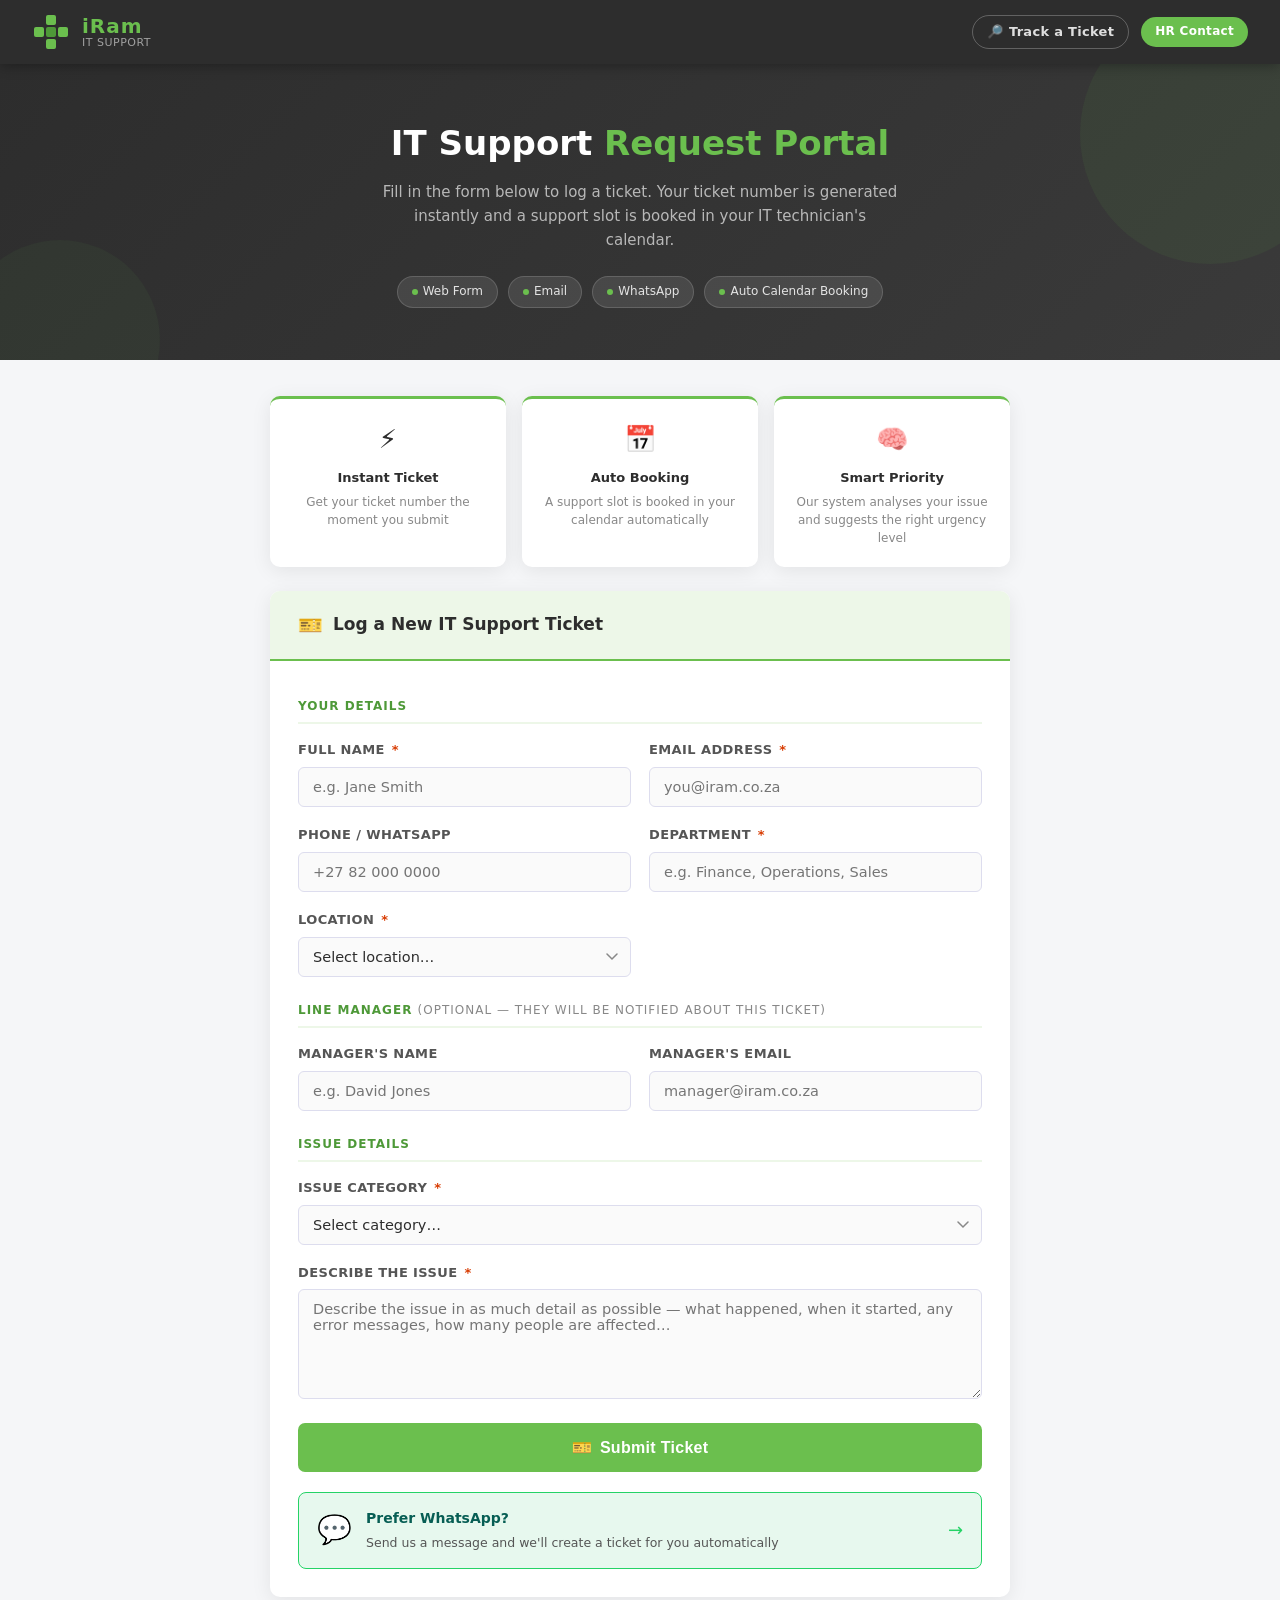
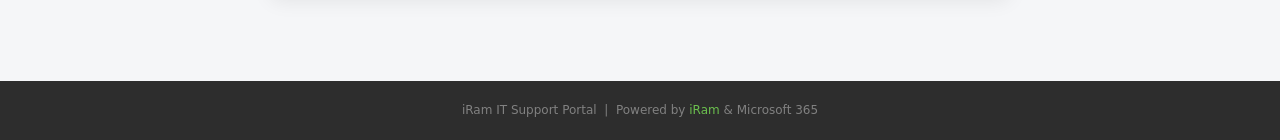
==== index.html @ 7617ec8e "Add public ticket tracking + role-based assignee - New public "Track My Ticket" page (track.html) + " ====
<!DOCTYPE html>
<html lang="en">
<head>
  <meta charset="UTF-8">
  <meta name="viewport" content="width=device-width, initial-scale=1.0">
  <title>iRam IT Support — Log a Ticket</title>
  <meta name="description" content="iRam IT Support Portal — log a support ticket online and get your ticket number instantly.">
  <link rel="stylesheet" href="assets/style.css">
  <link rel="icon" href="data:image/svg+xml,<svg xmlns='http://www.w3.org/2000/svg' viewBox='0 0 100 100'><text y='.9em' font-size='90'>🧩</text></svg>">
</head>
<body>

  <!-- ── HEADER ── -->
  <header class="site-header">
    <a href="/" class="logo">
      <svg class="logo-icon" viewBox="0 0 38 38" fill="none" xmlns="http://www.w3.org/2000/svg">
        <rect x="14" y="2"  width="10" height="10" rx="2" fill="#6BBF4E"/>
        <rect x="14" y="26" width="10" height="10" rx="2" fill="#6BBF4E"/>
        <rect x="2"  y="14" width="10" height="10" rx="2" fill="#6BBF4E"/>
        <rect x="26" y="14" width="10" height="10" rx="2" fill="#6BBF4E"/>
        <rect x="14" y="14" width="10" height="10" rx="2" fill="#4e9938"/>
      </svg>
      <span class="logo-text">
        <span class="brand">iRam</span>
        <span class="sub">IT Support</span>
      </span>
    </a>
    <div class="header-actions">
      <button type="button" id="btn-new-header" class="header-new-btn" style="display:none">
        <span>＋</span> Log New Ticket
      </button>
      <a href="track.html" class="header-ghost"><span>🔎</span> Track a Ticket</a>
      <a href="hr.html" class="header-badge" style="text-decoration:none">HR Contact</a>
    </div>
  </header>

  <!-- ── HERO ── -->
  <section class="hero">
    <h1>IT Support <span>Request Portal</span></h1>
    <p>Fill in the form below to log a ticket. Your ticket number is generated instantly and a support slot is booked in your IT technician's calendar.</p>
    <div class="hero-channels">
      <span class="channel-pill"><span class="dot"></span> Web Form</span>
      <span class="channel-pill"><span class="dot"></span> Email</span>
      <span class="channel-pill"><span class="dot"></span> WhatsApp</span>
      <span class="channel-pill"><span class="dot"></span> Auto Calendar Booking</span>
    </div>
  </section>

  <!-- ── MAIN ── -->
  <main class="main-content">

    <div class="info-grid">
      <div class="info-card">
        <div class="ic-icon">⚡</div>
        <div class="ic-title">Instant Ticket</div>
        <div class="ic-body">Get your ticket number the moment you submit</div>
      </div>
      <div class="info-card">
        <div class="ic-icon">📅</div>
        <div class="ic-title">Auto Booking</div>
        <div class="ic-body">A support slot is booked in your calendar automatically</div>
      </div>
      <div class="info-card">
        <div class="ic-icon">🧠</div>
        <div class="ic-title">Smart Priority</div>
        <div class="ic-body">Our system analyses your issue and suggests the right urgency level</div>
      </div>
    </div>

    <div class="card">
      <div class="card-header">
        <span class="icon">🎫</span>
        <h2>Log a New IT Support Ticket</h2>
      </div>
      <div class="card-body">

        <!-- FORM STATE -->
        <div id="form-state">
          <form id="ticket-form" novalidate>

            <!-- ── SECTION: Your Details ── -->
            <div class="form-section-label">Your Details</div>
            <div class="form-grid">

              <div class="form-group">
                <label for="name">Full Name <span class="req">*</span></label>
                <input type="text" id="name" placeholder="e.g. Jane Smith" autocomplete="name">
                <span class="error-msg">Please enter your full name</span>
              </div>

              <div class="form-group">
                <label for="email">Email Address <span class="req">*</span></label>
                <input type="email" id="email" placeholder="you@iram.co.za" autocomplete="email">
                <span class="error-msg">Please enter a valid email address</span>
              </div>

              <div class="form-group">
                <label for="phone">Phone / WhatsApp</label>
                <input type="tel" id="phone" placeholder="+27 82 000 0000" autocomplete="tel">
              </div>

              <div class="form-group">
                <label for="department">Department <span class="req">*</span></label>
                <input type="text" id="department" placeholder="e.g. Finance, Operations, Sales">
                <span class="error-msg">Please enter your department</span>
              </div>

              <div class="form-group">
                <label for="location">Location <span class="req">*</span></label>
                <select id="location">
                  <option value="" disabled selected>Select location…</option>
                  <option value="Office">🏢 Office</option>
                  <option value="Head Office">🏛️ Head Office</option>
                  <option value="Remote">🏠 Remote / Work From Home</option>
                </select>
                <span class="error-msg">Please select your location</span>
              </div>

            </div>

            <!-- ── SECTION: Line Manager ── -->
            <div class="form-section-label" style="margin-top:24px">Line Manager <span style="font-weight:400;color:#888;font-size:12px">(optional — they will be notified about this ticket)</span></div>
            <div class="form-grid">

              <div class="form-group">
                <label for="manager-name">Manager's Name</label>
                <input type="text" id="manager-name" placeholder="e.g. David Jones">
              </div>

              <div class="form-group">
                <label for="manager-email">Manager's Email</label>
                <input type="email" id="manager-email" placeholder="manager@iram.co.za">
              </div>

            </div>

            <!-- ── SECTION: Issue Details ── -->
            <div class="form-section-label" style="margin-top:24px">Issue Details</div>
            <div class="form-grid">

              <div class="form-group full">
                <label for="category">Issue Category <span class="req">*</span></label>
                <select id="category">
                  <option value="" disabled selected>Select category…</option>
                  <optgroup label="Hardware">
                    <option value="Hardware - PC / Laptop / Desktop">🖥️ Hardware — PC / Laptop / Desktop</option>
                    <option value="Hardware - Phone / Mobile Device">📱 Hardware — Phone / Mobile Device</option>
                    <option value="Hardware - Printer / Scanner">🖨️ Hardware — Printer / Scanner</option>
                  </optgroup>
                  <optgroup label="Connectivity & Access">
                    <option value="Network / Internet / VPN">🌐 Network / Internet / VPN</option>
                    <option value="Access / Passwords / Permissions">🔐 Access / Passwords / Permissions</option>
                  </optgroup>
                  <optgroup label="Software & Communication">
                    <option value="Software / Application">💻 Software / Application</option>
                    <option value="Email / Outlook / Teams">📧 Email / Outlook / Teams</option>
                  </optgroup>
                  <option value="Other">❓ Other</option>
                </select>
                <span class="error-msg">Please select a category</span>
              </div>

              <div class="form-group full">
                <label for="description">Describe the Issue <span class="req">*</span></label>
                <textarea id="description" placeholder="Describe the issue in as much detail as possible — what happened, when it started, any error messages, how many people are affected…"></textarea>
                <span class="error-msg">Please describe the issue</span>
              </div>

            </div>

            <!-- Hidden field — set by smart priority engine -->
            <input type="hidden" id="priority" value="">

            <!-- ── Smart Priority Indicator ── -->
            <div id="priority-indicator" class="priority-indicator" style="display:none">
              <div class="pi-top">
                <span class="pi-emoji"></span>
                <div class="pi-info">
                  <div class="pi-label"></div>
                  <div class="pi-sla"></div>
                </div>
                <div class="pi-badge">System Suggested</div>
              </div>
              <div class="pi-triggers"></div>
              <div class="pi-note">IT staff may adjust this priority based on further assessment.</div>
            </div>

            <!-- Submit -->
            <button type="submit" class="btn-submit">
              <span>🎫</span> Submit Ticket
            </button>

          </form>

          <a href="#" id="wa-link" class="wa-strip" target="_blank" rel="noopener">
            <span class="wa-icon">💬</span>
            <span class="wa-text">
              <strong>Prefer WhatsApp?</strong>
              <span>Send us a message and we'll create a ticket for you automatically</span>
            </span>
            <span style="margin-left:auto;font-size:18px;color:#25d366;">→</span>
          </a>
        </div><!-- /form-state -->

        <!-- LOADING STATE -->
        <div id="loading-state" style="display:none">
          <div style="text-align:center;padding:60px 28px">
            <div class="spinner"></div>
            <p style="color:#888;font-size:15px;margin-top:16px">Creating your ticket and booking a support slot…</p>
          </div>
        </div>

        <!-- SUCCESS STATE -->
        <div id="success-state" style="display:none;text-align:center;padding:50px 28px">
          <div class="success-icon">✅</div>
          <h2 style="font-size:22px;margin-bottom:8px">Ticket Created!</h2>
          <p style="color:#888;font-size:14px;margin-bottom:24px;max-width:420px;margin-left:auto;margin-right:auto">
            Your request has been logged. Check your email for a confirmation and a calendar invite with your support appointment time.
          </p>

          <div class="ticket-badge">
            <div class="t-label">Your Ticket Number</div>
            <div class="t-number" id="s-ticket-id">IT-2024-00000</div>
            <div class="t-sub">Quote this number for all follow-up queries</div>
          </div>

          <div class="success-details">
            <div class="row"><span class="key">Name</span>      <span class="val" id="s-name">—</span></div>
            <div class="row"><span class="key">Email</span>     <span class="val" id="s-email">—</span></div>
            <div class="row"><span class="key">Category</span>  <span class="val" id="s-category">—</span></div>
            <div class="row"><span class="key">Location</span>  <span class="val" id="s-location">—</span></div>
            <div class="row"><span class="key">Priority</span>  <span class="val" id="s-priority">—</span></div>
            <div class="row"><span class="key">Submitted</span> <span class="val" id="s-submitted">—</span></div>
          </div>

          <button class="btn-new" id="btn-new">+ Log Another Ticket</button>
          <p style="margin-top:18px;font-size:13px;color:#888">
            Want to check on this later? <a id="track-this-link" href="track.html" style="color:#4e9938;font-weight:600">Track this ticket →</a>
          </p>
        </div>

      </div><!-- /card-body -->
    </div><!-- /card -->
  </main>

  <footer class="site-footer">
    <p>iRam IT Support Portal &nbsp;|&nbsp; Powered by <span>iRam</span> &amp; Microsoft 365</p>
  </footer>

  <script src="assets/config.js"></script>
  <script src="assets/script.js"></script>
</body>
</html>
---- assets/style.css ----
/* ──────────────────────────────────────────────
   iRam IT Support Portal — Stylesheet
   Brand: #6BBF4E (green), #2D2D2D (dark), white
   ────────────────────────────────────────────── */

:root {
  --green:        #6BBF4E;
  --green-dark:   #4e9938;
  --green-light:  #edf7e8;
  --dark:         #2D2D2D;
  --mid:          #555;
  --muted:        #888;
  --border:       #dde;
  --bg:           #f5f6f8;
  --white:        #ffffff;
  --danger:       #d83b01;
  --warning:      #986f0b;
  --shadow:       0 4px 20px rgba(0,0,0,0.08);
  --radius:       10px;
}

*, *::before, *::after { box-sizing: border-box; margin: 0; padding: 0; }

html { scroll-behavior: smooth; }

body {
  font-family: 'Segoe UI', system-ui, -apple-system, sans-serif;
  background: var(--bg);
  color: var(--dark);
  min-height: 100vh;
  font-size: 15px;
  line-height: 1.6;
}

/* ── HEADER ── */
.site-header {
  background: var(--dark);
  padding: 0 32px;
  display: flex;
  align-items: center;
  justify-content: space-between;
  height: 64px;
  position: sticky;
  top: 0;
  z-index: 100;
  box-shadow: 0 2px 12px rgba(0,0,0,0.3);
}

.logo {
  display: flex;
  align-items: center;
  gap: 12px;
  text-decoration: none;
}

.logo-icon {
  width: 38px;
  height: 38px;
}

.logo-text {
  display: flex;
  flex-direction: column;
  line-height: 1.1;
}

.logo-text .brand {
  color: var(--green);
  font-size: 20px;
  font-weight: 700;
  letter-spacing: 1px;
}

.logo-text .sub {
  color: rgba(255,255,255,0.55);
  font-size: 11px;
  letter-spacing: 0.5px;
  text-transform: uppercase;
}

.header-badge {
  background: var(--green);
  color: var(--white);
  font-size: 12px;
  font-weight: 600;
  padding: 5px 14px;
  border-radius: 20px;
  letter-spacing: 0.3px;
}

.header-actions {
  display: flex;
  align-items: center;
  gap: 12px;
}

.header-new-btn {
  display: inline-flex;
  align-items: center;
  gap: 6px;
  background: var(--white);
  color: var(--dark);
  font-size: 13px;
  font-weight: 700;
  padding: 7px 16px;
  border: none;
  border-radius: 20px;
  cursor: pointer;
  letter-spacing: 0.3px;
  transition: background 0.15s, transform 0.05s;
}
.header-new-btn span { font-size: 15px; line-height: 1; }
.header-new-btn:hover  { background: #e9f5e2; }
.header-new-btn:active { transform: scale(0.97); }

.header-ghost {
  display: inline-flex;
  align-items: center;
  gap: 6px;
  background: transparent;
  color: rgba(255,255,255,0.85);
  font-size: 13px;
  font-weight: 600;
  padding: 6px 14px;
  border: 1.5px solid rgba(255,255,255,0.25);
  border-radius: 20px;
  letter-spacing: 0.3px;
  text-decoration: none;
  transition: border-color 0.15s, color 0.15s;
}
.header-ghost:hover { color: #fff; border-color: rgba(255,255,255,0.55); }

/* ── HERO ── */
.hero {
  background: linear-gradient(135deg, var(--dark) 0%, #3a3a3a 100%);
  padding: 52px 32px;
  text-align: center;
  position: relative;
  overflow: hidden;
}

.hero::before {
  content: '';
  position: absolute;
  top: -60px; right: -60px;
  width: 260px; height: 260px;
  background: var(--green);
  opacity: 0.07;
  border-radius: 50%;
}

.hero::after {
  content: '';
  position: absolute;
  bottom: -80px; left: -40px;
  width: 200px; height: 200px;
  background: var(--green);
  opacity: 0.05;
  border-radius: 50%;
}

.hero h1 {
  color: var(--white);
  font-size: clamp(22px, 4vw, 34px);
  font-weight: 700;
  margin-bottom: 10px;
}

.hero h1 span { color: var(--green); }

.hero p {
  color: rgba(255,255,255,0.65);
  font-size: 15px;
  max-width: 520px;
  margin: 0 auto 24px;
}

.hero-channels {
  display: flex;
  justify-content: center;
  gap: 10px;
  flex-wrap: wrap;
}

.channel-pill {
  background: rgba(255,255,255,0.1);
  color: rgba(255,255,255,0.85);
  border: 1px solid rgba(255,255,255,0.15);
  border-radius: 20px;
  padding: 5px 14px;
  font-size: 12px;
  display: flex;
  align-items: center;
  gap: 5px;
}

.channel-pill .dot {
  width: 6px; height: 6px;
  background: var(--green);
  border-radius: 50%;
  display: inline-block;
}

/* ── LAYOUT ── */
.main-content {
  max-width: 780px;
  margin: 0 auto;
  padding: 36px 20px 60px;
}

/* ── CARD ── */
.card {
  background: var(--white);
  border-radius: var(--radius);
  box-shadow: var(--shadow);
  overflow: hidden;
  margin-bottom: 24px;
}

.card-header {
  background: var(--green-light);
  border-bottom: 2px solid var(--green);
  padding: 18px 28px;
  display: flex;
  align-items: center;
  gap: 10px;
}

.card-header h2 {
  font-size: 17px;
  font-weight: 600;
  color: var(--dark);
}

.card-header .icon {
  font-size: 20px;
}

.card-body { padding: 28px; }

/* ── FORM ── */
.form-grid {
  display: grid;
  grid-template-columns: 1fr 1fr;
  gap: 18px;
}

.form-group {
  display: flex;
  flex-direction: column;
  gap: 6px;
}

.form-group.full { grid-column: 1 / -1; }

label {
  font-size: 13px;
  font-weight: 600;
  color: var(--mid);
  text-transform: uppercase;
  letter-spacing: 0.4px;
}

label .req { color: var(--danger); margin-left: 2px; }

input[type="text"],
input[type="email"],
input[type="tel"],
select,
textarea {
  width: 100%;
  padding: 11px 14px;
  border: 1.5px solid var(--border);
  border-radius: 6px;
  font-size: 14.5px;
  font-family: inherit;
  color: var(--dark);
  background: #fafafa;
  transition: border-color 0.2s, box-shadow 0.2s;
  outline: none;
  appearance: none;
}

input:focus, select:focus, textarea:focus {
  border-color: var(--green);
  box-shadow: 0 0 0 3px rgba(107,191,78,0.15);
  background: var(--white);
}

input.error, select.error, textarea.error {
  border-color: var(--danger);
  box-shadow: 0 0 0 3px rgba(216,59,1,0.1);
}

textarea { resize: vertical; min-height: 110px; }

select {
  background-image: url("data:image/svg+xml,%3Csvg xmlns='http://www.w3.org/2000/svg' width='12' height='8' viewBox='0 0 12 8'%3E%3Cpath d='M1 1l5 5 5-5' stroke='%23888' stroke-width='1.5' fill='none' stroke-linecap='round'/%3E%3C/svg%3E");
  background-repeat: no-repeat;
  background-position: right 12px center;
  padding-right: 36px;
  cursor: pointer;
}

.error-msg {
  font-size: 12px;
  color: var(--danger);
  display: none;
}

.form-group.has-error .error-msg { display: block; }

/* ── FORM SECTION LABELS ── */
.form-section-label {
  font-size: 12px;
  font-weight: 700;
  text-transform: uppercase;
  letter-spacing: 1px;
  color: var(--green-dark);
  border-bottom: 2px solid var(--green-light);
  padding-bottom: 6px;
  margin-bottom: 16px;
  margin-top: 8px;
}

/* ── SMART PRIORITY INDICATOR ── */
.priority-indicator {
  border: 2px solid var(--green);
  border-radius: 8px;
  padding: 14px 18px;
  margin-top: 20px;
  transition: border-color 0.2s, background 0.2s;
}

.pi-top {
  display: flex;
  align-items: center;
  gap: 12px;
  margin-bottom: 8px;
}

.pi-emoji { font-size: 28px; flex-shrink: 0; }

.pi-info { flex: 1; }
.pi-label { font-size: 16px; font-weight: 700; }
.pi-sla   { font-size: 12px; color: var(--muted); margin-top: 2px; }

.pi-badge {
  background: var(--dark);
  color: rgba(255,255,255,0.7);
  font-size: 10px;
  font-weight: 600;
  padding: 3px 10px;
  border-radius: 20px;
  text-transform: uppercase;
  letter-spacing: 0.5px;
  flex-shrink: 0;
}

.pi-triggers {
  font-size: 12.5px;
  color: var(--muted);
  margin-bottom: 6px;
}

.pi-triggers em {
  font-style: normal;
  background: rgba(0,0,0,0.06);
  border-radius: 3px;
  padding: 1px 5px;
  font-weight: 600;
  color: var(--dark);
}

.pi-note {
  font-size: 11.5px;
  color: var(--muted);
  font-style: italic;
}

/* ── WHATSAPP ALTERNATIVE ── */
.wa-strip {
  background: #e7f8ee;
  border: 1.5px solid #25d366;
  border-radius: 8px;
  padding: 14px 18px;
  display: flex;
  align-items: center;
  gap: 14px;
  margin-top: 20px;
  text-decoration: none;
  transition: background 0.15s;
}

.wa-strip:hover { background: #d0f4de; }

.wa-icon { font-size: 28px; flex-shrink: 0; }

.wa-text strong { display: block; font-size: 14px; color: #075e54; font-weight: 600; }
.wa-text span   { font-size: 12.5px; color: #555; }

/* ── SUBMIT BUTTON ── */
.btn-submit {
  width: 100%;
  background: var(--green);
  color: var(--white);
  border: none;
  border-radius: 7px;
  padding: 15px 24px;
  font-size: 16px;
  font-weight: 700;
  cursor: pointer;
  margin-top: 24px;
  transition: background 0.2s, transform 0.1s;
  display: flex;
  align-items: center;
  justify-content: center;
  gap: 8px;
  letter-spacing: 0.3px;
}

.btn-submit:hover  { background: var(--green-dark); }
.btn-submit:active { transform: scale(0.99); }
.btn-submit:disabled { background: #aaa; cursor: not-allowed; }

/* ── LOADING STATE ── */
#loading-state {
  display: none;
  text-align: center;
  padding: 60px 28px;
}

.spinner {
  width: 52px; height: 52px;
  border: 4px solid var(--green-light);
  border-top-color: var(--green);
  border-radius: 50%;
  animation: spin 0.8s linear infinite;
  margin: 0 auto 20px;
}

@keyframes spin { to { transform: rotate(360deg); } }

#loading-state p { color: var(--muted); font-size: 15px; }

/* ── SUCCESS STATE ── */
#success-state {
  display: none;
  text-align: center;
  padding: 50px 28px;
}

.success-icon {
  width: 72px; height: 72px;
  background: var(--green-light);
  border: 3px solid var(--green);
  border-radius: 50%;
  display: flex;
  align-items: center;
  justify-content: center;
  font-size: 32px;
  margin: 0 auto 20px;
}

#success-state h2 { font-size: 22px; color: var(--dark); margin-bottom: 8px; }
#success-state p  { color: var(--muted); font-size: 14px; margin-bottom: 24px; max-width: 420px; margin-left: auto; margin-right: auto; }

.ticket-badge {
  background: var(--dark);
  color: var(--white);
  border-radius: 10px;
  padding: 24px 40px;
  display: inline-block;
  margin-bottom: 28px;
}

.ticket-badge .t-label { font-size: 12px; color: rgba(255,255,255,0.55); text-transform: uppercase; letter-spacing: 1px; }
.ticket-badge .t-number { font-size: 36px; font-weight: 800; color: var(--green); letter-spacing: 3px; margin: 6px 0; }
.ticket-badge .t-sub { font-size: 13px; color: rgba(255,255,255,0.5); }

.success-details {
  background: var(--green-light);
  border-radius: 8px;
  padding: 18px 22px;
  text-align: left;
  margin-bottom: 20px;
  font-size: 14px;
}

.success-details .row {
  display: flex;
  justify-content: space-between;
  padding: 5px 0;
  border-bottom: 1px solid rgba(107,191,78,0.2);
}

.success-details .row:last-child { border-bottom: none; }
.success-details .row .key   { color: var(--muted); font-weight: 600; }
.success-details .row .val   { color: var(--dark); font-weight: 500; }

.btn-new {
  background: transparent;
  border: 2px solid var(--green);
  color: var(--green);
  border-radius: 7px;
  padding: 11px 28px;
  font-size: 15px;
  font-weight: 600;
  cursor: pointer;
  transition: all 0.15s;
}

.btn-new:hover { background: var(--green); color: var(--white); }

/* ── INFO CARDS ── */
.info-grid {
  display: grid;
  grid-template-columns: repeat(3, 1fr);
  gap: 16px;
  margin-bottom: 24px;
}

.info-card {
  background: var(--white);
  border-radius: var(--radius);
  padding: 20px 18px;
  box-shadow: var(--shadow);
  text-align: center;
  border-top: 3px solid var(--green);
}

.info-card .ic-icon { font-size: 26px; margin-bottom: 8px; }
.info-card .ic-title { font-size: 13px; font-weight: 700; color: var(--dark); margin-bottom: 4px; }
.info-card .ic-body  { font-size: 12px; color: var(--muted); line-height: 1.5; }

/* ── FOOTER ── */
.site-footer {
  background: var(--dark);
  color: rgba(255,255,255,0.4);
  text-align: center;
  padding: 20px;
  font-size: 12px;
}

.site-footer span { color: var(--green); }

/* ── RESPONSIVE ── */
@media (max-width: 620px) {
  .form-grid       { grid-template-columns: 1fr; }
  .priority-grid   { grid-template-columns: repeat(2, 1fr); }
  .info-grid       { grid-template-columns: 1fr; }
  .site-header     { padding: 0 16px; }
  .hero            { padding: 36px 16px; }
  .card-body       { padding: 20px 16px; }
  .main-content    { padding: 24px 12px 48px; }
  .ticket-badge    { padding: 18px 24px; }
  .ticket-badge .t-number { font-size: 28px; }
}
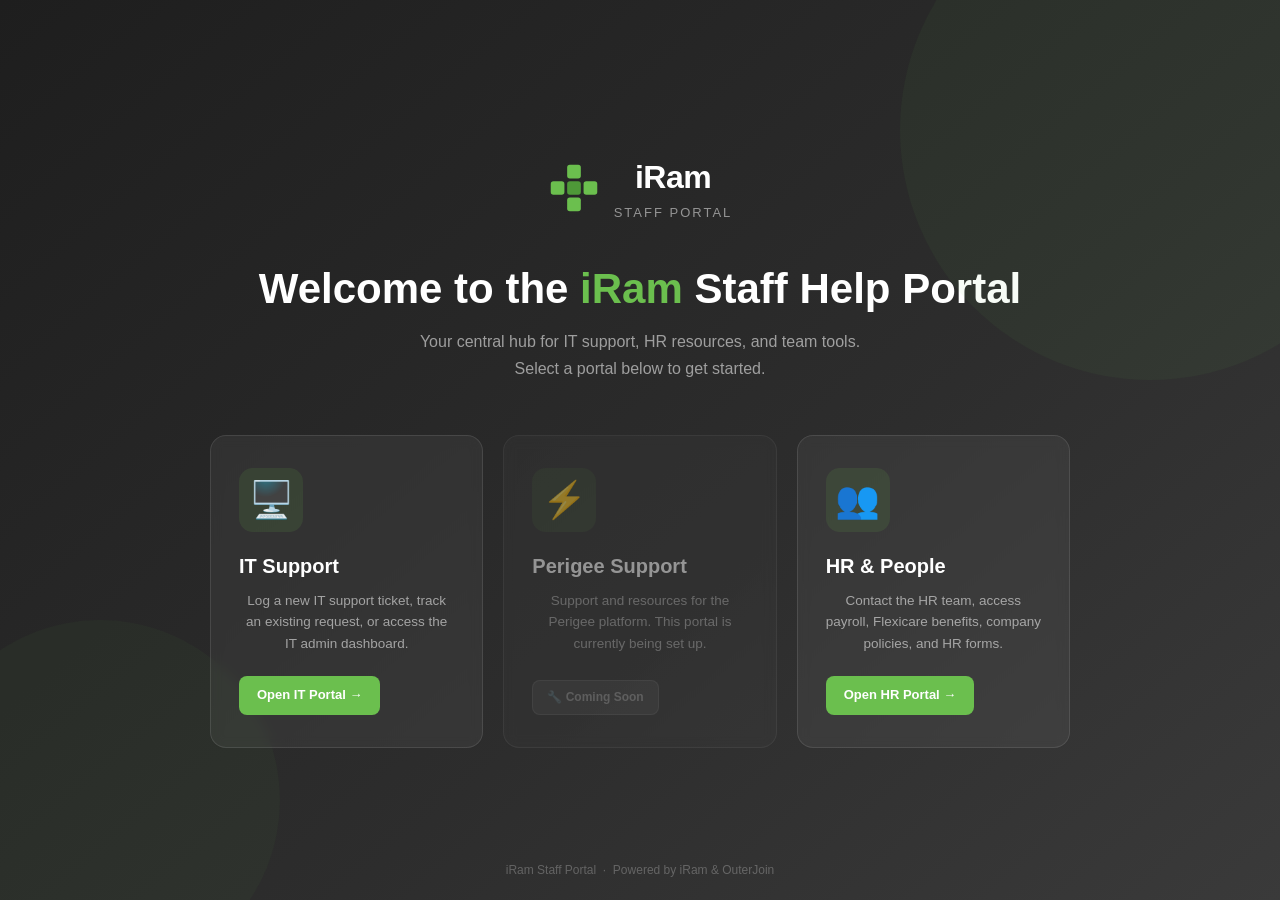
==== commit beff0acf: "ux: make channel pills functional, rename portal to Help Portal - Web Form pill → scrolls to #ticket" ====
--- a/index.html
+++ b/index.html
@@ -3,251 +3,144 @@
 <head>
   <meta charset="UTF-8">
   <meta name="viewport" content="width=device-width, initial-scale=1.0">
-  <title>iRam IT Support — Log a Ticket</title>
-  <meta name="description" content="iRam IT Support Portal — log a support ticket online and get your ticket number instantly.">
+  <title>iRam Staff Portal</title>
   <link rel="stylesheet" href="assets/style.css">
-  <link rel="icon" href="data:image/svg+xml,<svg xmlns='http://www.w3.org/2000/svg' viewBox='0 0 100 100'><text y='.9em' font-size='90'>🧩</text></svg>">
+  <link rel="icon" href="data:image/svg+xml,<svg xmlns='http://www.w3.org/2000/svg' viewBox='0 0 100 100'><text y='.9em' font-size='90'>🏠</text></svg>">
+  <style>
+    body { margin: 0; font-family: 'Segoe UI', Arial, sans-serif; background: #f4f6f8; }
+
+    .portal-hero {
+      background: linear-gradient(140deg, #1e1e1e 0%, #2D2D2D 60%, #3a3a3a 100%);
+      min-height: 100vh;
+      display: flex; flex-direction: column;
+      align-items: center; justify-content: center;
+      padding: 40px 24px;
+      position: relative; overflow: hidden;
+      text-align: center;
+    }
+    .portal-hero::before {
+      content: ''; position: absolute; top: -120px; right: -120px;
+      width: 500px; height: 500px; background: #6BBF4E; opacity: 0.05; border-radius: 50%;
+    }
+    .portal-hero::after {
+      content: ''; position: absolute; bottom: -80px; left: -80px;
+      width: 360px; height: 360px; background: #6BBF4E; opacity: 0.04; border-radius: 50%;
+    }
+
+    .portal-logo { display: flex; align-items: center; gap: 14px; margin-bottom: 40px; }
+    .portal-logo svg { width: 52px; height: 52px; }
+    .portal-logo-text .brand { font-size: 32px; font-weight: 800; color: #fff; letter-spacing: -0.5px; }
+    .portal-logo-text .sub   { font-size: 13px; color: rgba(255,255,255,0.5); text-transform: uppercase; letter-spacing: 2px; }
+
+    .portal-hero h1 {
+      color: #fff; font-size: clamp(24px, 5vw, 42px); font-weight: 700;
+      margin: 0 0 14px; line-height: 1.2;
+    }
+    .portal-hero h1 span { color: #6BBF4E; }
+    .portal-hero p {
+      color: rgba(255,255,255,0.55); font-size: 16px; max-width: 480px;
+      margin: 0 auto 52px; line-height: 1.7;
+    }
+
+    .portal-cards {
+      display: grid; grid-template-columns: repeat(auto-fit, minmax(260px, 1fr));
+      gap: 20px; max-width: 860px; width: 100%; position: relative; z-index: 1;
+    }
+    .portal-card {
+      background: rgba(255,255,255,0.05);
+      border: 1.5px solid rgba(255,255,255,0.1);
+      border-radius: 16px; padding: 32px 28px;
+      text-decoration: none; color: inherit;
+      transition: background 0.2s, border-color 0.2s, transform 0.2s, box-shadow 0.2s;
+      display: flex; flex-direction: column; align-items: flex-start;
+      backdrop-filter: blur(6px);
+    }
+    .portal-card:hover {
+      background: rgba(107,191,78,0.12); border-color: #6BBF4E;
+      transform: translateY(-4px); box-shadow: 0 12px 40px rgba(107,191,78,0.15);
+    }
+    .portal-card.disabled { cursor: default; opacity: 0.5; pointer-events: none; }
+
+    .pc-icon {
+      font-size: 36px; margin-bottom: 18px;
+      width: 64px; height: 64px; background: rgba(107,191,78,0.12);
+      border-radius: 14px; display: flex; align-items: center; justify-content: center;
+    }
+    .pc-title { font-size: 20px; font-weight: 700; color: #fff; margin-bottom: 8px; }
+    .pc-desc  { font-size: 13.5px; color: rgba(255,255,255,0.55); line-height: 1.6; flex: 1; }
+    .pc-cta {
+      margin-top: 22px; display: inline-flex; align-items: center; gap: 6px;
+      background: #6BBF4E; color: #fff; font-size: 13px; font-weight: 700;
+      padding: 9px 18px; border-radius: 8px; transition: background 0.15s;
+    }
+    .portal-card:hover .pc-cta { background: #4e9938; }
+    .pc-badge {
+      margin-top: 22px; display: inline-flex; align-items: center; gap: 6px;
+      background: rgba(255,255,255,0.08); color: rgba(255,255,255,0.4);
+      font-size: 12px; font-weight: 600; padding: 7px 14px; border-radius: 8px;
+      border: 1px solid rgba(255,255,255,0.1);
+    }
+
+    .portal-footer {
+      position: absolute; bottom: 20px; left: 0; right: 0; text-align: center;
+      color: rgba(255,255,255,0.25); font-size: 12px; z-index: 1;
+    }
+
+    @media (max-width: 600px) {
+      .portal-logo-text .brand { font-size: 26px; }
+      .portal-cards { grid-template-columns: 1fr; }
+    }
+  </style>
 </head>
 <body>
 
-  <!-- ── HEADER ── -->
-  <header class="site-header">
-    <a href="/" class="logo">
-      <svg class="logo-icon" viewBox="0 0 38 38" fill="none" xmlns="http://www.w3.org/2000/svg">
+  <div class="portal-hero">
+
+    <div class="portal-logo">
+      <svg viewBox="0 0 38 38" fill="none" xmlns="http://www.w3.org/2000/svg">
         <rect x="14" y="2"  width="10" height="10" rx="2" fill="#6BBF4E"/>
         <rect x="14" y="26" width="10" height="10" rx="2" fill="#6BBF4E"/>
         <rect x="2"  y="14" width="10" height="10" rx="2" fill="#6BBF4E"/>
         <rect x="26" y="14" width="10" height="10" rx="2" fill="#6BBF4E"/>
         <rect x="14" y="14" width="10" height="10" rx="2" fill="#4e9938"/>
       </svg>
-      <span class="logo-text">
-        <span class="brand">iRam</span>
-        <span class="sub">IT Support</span>
-      </span>
-    </a>
-    <div class="header-actions">
-      <button type="button" id="btn-new-header" class="header-new-btn" style="display:none">
-        <span>＋</span> Log New Ticket
-      </button>
-      <a href="track.html" class="header-ghost"><span>🔎</span> Track a Ticket</a>
-      <a href="hr.html" class="header-badge" style="text-decoration:none">HR Contact</a>
-    </div>
-  </header>
-
-  <!-- ── HERO ── -->
-  <section class="hero">
-    <h1>IT Support <span>Request Portal</span></h1>
-    <p>Fill in the form below to log a ticket. Your ticket number is generated instantly and a support slot is booked in your IT technician's calendar.</p>
-    <div class="hero-channels">
-      <span class="channel-pill"><span class="dot"></span> Web Form</span>
-      <span class="channel-pill"><span class="dot"></span> Email</span>
-      <span class="channel-pill"><span class="dot"></span> WhatsApp</span>
-      <span class="channel-pill"><span class="dot"></span> Auto Calendar Booking</span>
-    </div>
-  </section>
-
-  <!-- ── MAIN ── -->
-  <main class="main-content">
-
-    <div class="info-grid">
-      <div class="info-card">
-        <div class="ic-icon">⚡</div>
-        <div class="ic-title">Instant Ticket</div>
-        <div class="ic-body">Get your ticket number the moment you submit</div>
-      </div>
-      <div class="info-card">
-        <div class="ic-icon">📅</div>
-        <div class="ic-title">Auto Booking</div>
-        <div class="ic-body">A support slot is booked in your calendar automatically</div>
-      </div>
-      <div class="info-card">
-        <div class="ic-icon">🧠</div>
-        <div class="ic-title">Smart Priority</div>
-        <div class="ic-body">Our system analyses your issue and suggests the right urgency level</div>
+      <div class="portal-logo-text">
+        <div class="brand">iRam</div>
+        <div class="sub">Staff Portal</div>
       </div>
     </div>
 
-    <div class="card">
-      <div class="card-header">
-        <span class="icon">🎫</span>
-        <h2>Log a New IT Support Ticket</h2>
+    <h1>Welcome to the <span>iRam</span> Staff Help Portal</h1>
+    <p>Your central hub for IT support, HR resources, and team tools. Select a portal below to get started.</p>
+
+    <div class="portal-cards">
+
+      <a href="it-support" class="portal-card">
+        <div class="pc-icon">🖥️</div>
+        <div class="pc-title">IT Support</div>
+        <div class="pc-desc">Log a new IT support ticket, track an existing request, or access the IT admin dashboard.</div>
+        <span class="pc-cta">Open IT Portal →</span>
+      </a>
+
+      <div class="portal-card disabled">
+        <div class="pc-icon">⚡</div>
+        <div class="pc-title">Perigee Support</div>
+        <div class="pc-desc">Support and resources for the Perigee platform. This portal is currently being set up.</div>
+        <span class="pc-badge">🔧 Coming Soon</span>
       </div>
-      <div class="card-body">
 
-        <!-- FORM STATE -->
-        <div id="form-state">
-          <form id="ticket-form" novalidate>
+      <a href="hr" class="portal-card">
+        <div class="pc-icon">👥</div>
+        <div class="pc-title">HR &amp; People</div>
+        <div class="pc-desc">Contact the HR team, access payroll, Flexicare benefits, company policies, and HR forms.</div>
+        <span class="pc-cta">Open HR Portal →</span>
+      </a>
 
-            <!-- ── SECTION: Your Details ── -->
-            <div class="form-section-label">Your Details</div>
-            <div class="form-grid">
+    </div>
 
-              <div class="form-group">
-                <label for="name">Full Name <span class="req">*</span></label>
-                <input type="text" id="name" placeholder="e.g. Jane Smith" autocomplete="name">
-                <span class="error-msg">Please enter your full name</span>
-              </div>
+    <div class="portal-footer">iRam Staff Portal &nbsp;·&nbsp; Powered by iRam &amp; OuterJoin</div>
 
-              <div class="form-group">
-                <label for="email">Email Address <span class="req">*</span></label>
-                <input type="email" id="email" placeholder="you@iram.co.za" autocomplete="email">
-                <span class="error-msg">Please enter a valid email address</span>
-              </div>
+  </div>
 
-              <div class="form-group">
-                <label for="phone">Phone / WhatsApp</label>
-                <input type="tel" id="phone" placeholder="+27 82 000 0000" autocomplete="tel">
-              </div>
-
-              <div class="form-group">
-                <label for="department">Department <span class="req">*</span></label>
-                <input type="text" id="department" placeholder="e.g. Finance, Operations, Sales">
-                <span class="error-msg">Please enter your department</span>
-              </div>
-
-              <div class="form-group">
-                <label for="location">Location <span class="req">*</span></label>
-                <select id="location">
-                  <option value="" disabled selected>Select location…</option>
-                  <option value="Office">🏢 Office</option>
-                  <option value="Head Office">🏛️ Head Office</option>
-                  <option value="Remote">🏠 Remote / Work From Home</option>
-                </select>
-                <span class="error-msg">Please select your location</span>
-              </div>
-
-            </div>
-
-            <!-- ── SECTION: Line Manager ── -->
-            <div class="form-section-label" style="margin-top:24px">Line Manager <span style="font-weight:400;color:#888;font-size:12px">(optional — they will be notified about this ticket)</span></div>
-            <div class="form-grid">
-
-              <div class="form-group">
-                <label for="manager-name">Manager's Name</label>
-                <input type="text" id="manager-name" placeholder="e.g. David Jones">
-              </div>
-
-              <div class="form-group">
-                <label for="manager-email">Manager's Email</label>
-                <input type="email" id="manager-email" placeholder="manager@iram.co.za">
-              </div>
-
-            </div>
-
-            <!-- ── SECTION: Issue Details ── -->
-            <div class="form-section-label" style="margin-top:24px">Issue Details</div>
-            <div class="form-grid">
-
-              <div class="form-group full">
-                <label for="category">Issue Category <span class="req">*</span></label>
-                <select id="category">
-                  <option value="" disabled selected>Select category…</option>
-                  <optgroup label="Hardware">
-                    <option value="Hardware - PC / Laptop / Desktop">🖥️ Hardware — PC / Laptop / Desktop</option>
-                    <option value="Hardware - Phone / Mobile Device">📱 Hardware — Phone / Mobile Device</option>
-                    <option value="Hardware - Printer / Scanner">🖨️ Hardware — Printer / Scanner</option>
-                  </optgroup>
-                  <optgroup label="Connectivity & Access">
-                    <option value="Network / Internet / VPN">🌐 Network / Internet / VPN</option>
-                    <option value="Access / Passwords / Permissions">🔐 Access / Passwords / Permissions</option>
-                  </optgroup>
-                  <optgroup label="Software & Communication">
-                    <option value="Software / Application">💻 Software / Application</option>
-                    <option value="Email / Outlook / Teams">📧 Email / Outlook / Teams</option>
-                  </optgroup>
-                  <option value="Other">❓ Other</option>
-                </select>
-                <span class="error-msg">Please select a category</span>
-              </div>
-
-              <div class="form-group full">
-                <label for="description">Describe the Issue <span class="req">*</span></label>
-                <textarea id="description" placeholder="Describe the issue in as much detail as possible — what happened, when it started, any error messages, how many people are affected…"></textarea>
-                <span class="error-msg">Please describe the issue</span>
-              </div>
-
-            </div>
-
-            <!-- Hidden field — set by smart priority engine -->
-            <input type="hidden" id="priority" value="">
-
-            <!-- ── Smart Priority Indicator ── -->
-            <div id="priority-indicator" class="priority-indicator" style="display:none">
-              <div class="pi-top">
-                <span class="pi-emoji"></span>
-                <div class="pi-info">
-                  <div class="pi-label"></div>
-                  <div class="pi-sla"></div>
-                </div>
-                <div class="pi-badge">System Suggested</div>
-              </div>
-              <div class="pi-triggers"></div>
-              <div class="pi-note">IT staff may adjust this priority based on further assessment.</div>
-            </div>
-
-            <!-- Submit -->
-            <button type="submit" class="btn-submit">
-              <span>🎫</span> Submit Ticket
-            </button>
-
-          </form>
-
-          <a href="#" id="wa-link" class="wa-strip" target="_blank" rel="noopener">
-            <span class="wa-icon">💬</span>
-            <span class="wa-text">
-              <strong>Prefer WhatsApp?</strong>
-              <span>Send us a message and we'll create a ticket for you automatically</span>
-            </span>
-            <span style="margin-left:auto;font-size:18px;color:#25d366;">→</span>
-          </a>
-        </div><!-- /form-state -->
-
-        <!-- LOADING STATE -->
-        <div id="loading-state" style="display:none">
-          <div style="text-align:center;padding:60px 28px">
-            <div class="spinner"></div>
-            <p style="color:#888;font-size:15px;margin-top:16px">Creating your ticket and booking a support slot…</p>
-          </div>
-        </div>
-
-        <!-- SUCCESS STATE -->
-        <div id="success-state" style="display:none;text-align:center;padding:50px 28px">
-          <div class="success-icon">✅</div>
-          <h2 style="font-size:22px;margin-bottom:8px">Ticket Created!</h2>
-          <p style="color:#888;font-size:14px;margin-bottom:24px;max-width:420px;margin-left:auto;margin-right:auto">
-            Your request has been logged. Check your email for a confirmation and a calendar invite with your support appointment time.
-          </p>
-
-          <div class="ticket-badge">
-            <div class="t-label">Your Ticket Number</div>
-            <div class="t-number" id="s-ticket-id">IT-2024-00000</div>
-            <div class="t-sub">Quote this number for all follow-up queries</div>
-          </div>
-
-          <div class="success-details">
-            <div class="row"><span class="key">Name</span>      <span class="val" id="s-name">—</span></div>
-            <div class="row"><span class="key">Email</span>     <span class="val" id="s-email">—</span></div>
-            <div class="row"><span class="key">Category</span>  <span class="val" id="s-category">—</span></div>
-            <div class="row"><span class="key">Location</span>  <span class="val" id="s-location">—</span></div>
-            <div class="row"><span class="key">Priority</span>  <span class="val" id="s-priority">—</span></div>
-            <div class="row"><span class="key">Submitted</span> <span class="val" id="s-submitted">—</span></div>
-          </div>
-
-          <button class="btn-new" id="btn-new">+ Log Another Ticket</button>
-          <p style="margin-top:18px;font-size:13px;color:#888">
-            Want to check on this later? <a id="track-this-link" href="track.html" style="color:#4e9938;font-weight:600">Track this ticket →</a>
-          </p>
-        </div>
-
-      </div><!-- /card-body -->
-    </div><!-- /card -->
-  </main>
-
-  <footer class="site-footer">
-    <p>iRam IT Support Portal &nbsp;|&nbsp; Powered by <span>iRam</span> &amp; Microsoft 365</p>
-  </footer>
-
-  <script src="assets/config.js"></script>
-  <script src="assets/script.js"></script>
 </body>
 </html>
--- a/assets/style.css
+++ b/assets/style.css
@@ -192,6 +192,21 @@
   display: flex;
   align-items: center;
   gap: 5px;
+  text-decoration: none;
+}
+a.channel-pill {
+  cursor: pointer;
+  transition: background 0.15s, border-color 0.15s;
+}
+a.channel-pill:hover {
+  background: rgba(107,191,78,0.25);
+  border-color: rgba(107,191,78,0.6);
+  color: #fff;
+}
+.channel-pill.info-pill {
+  opacity: 0.6;
+  font-style: italic;
+  cursor: default;
 }
 
 .channel-pill .dot {
